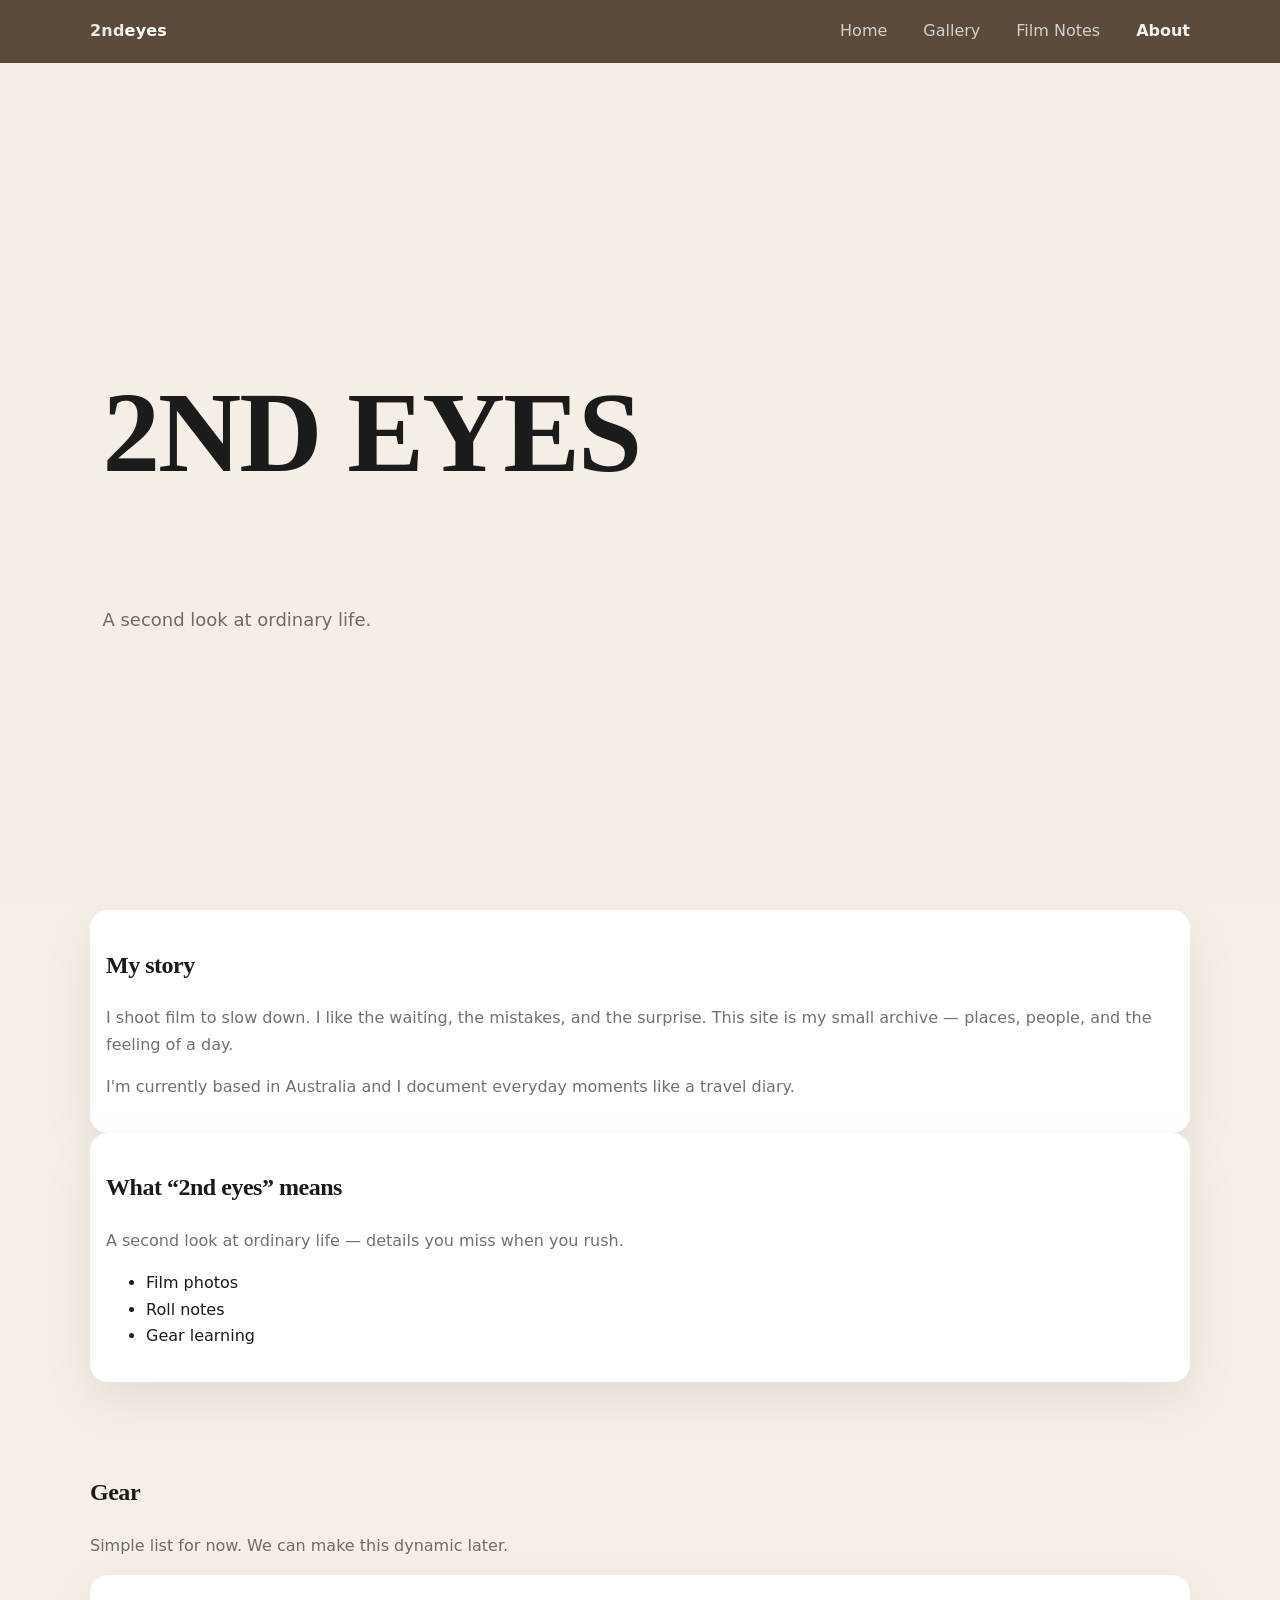
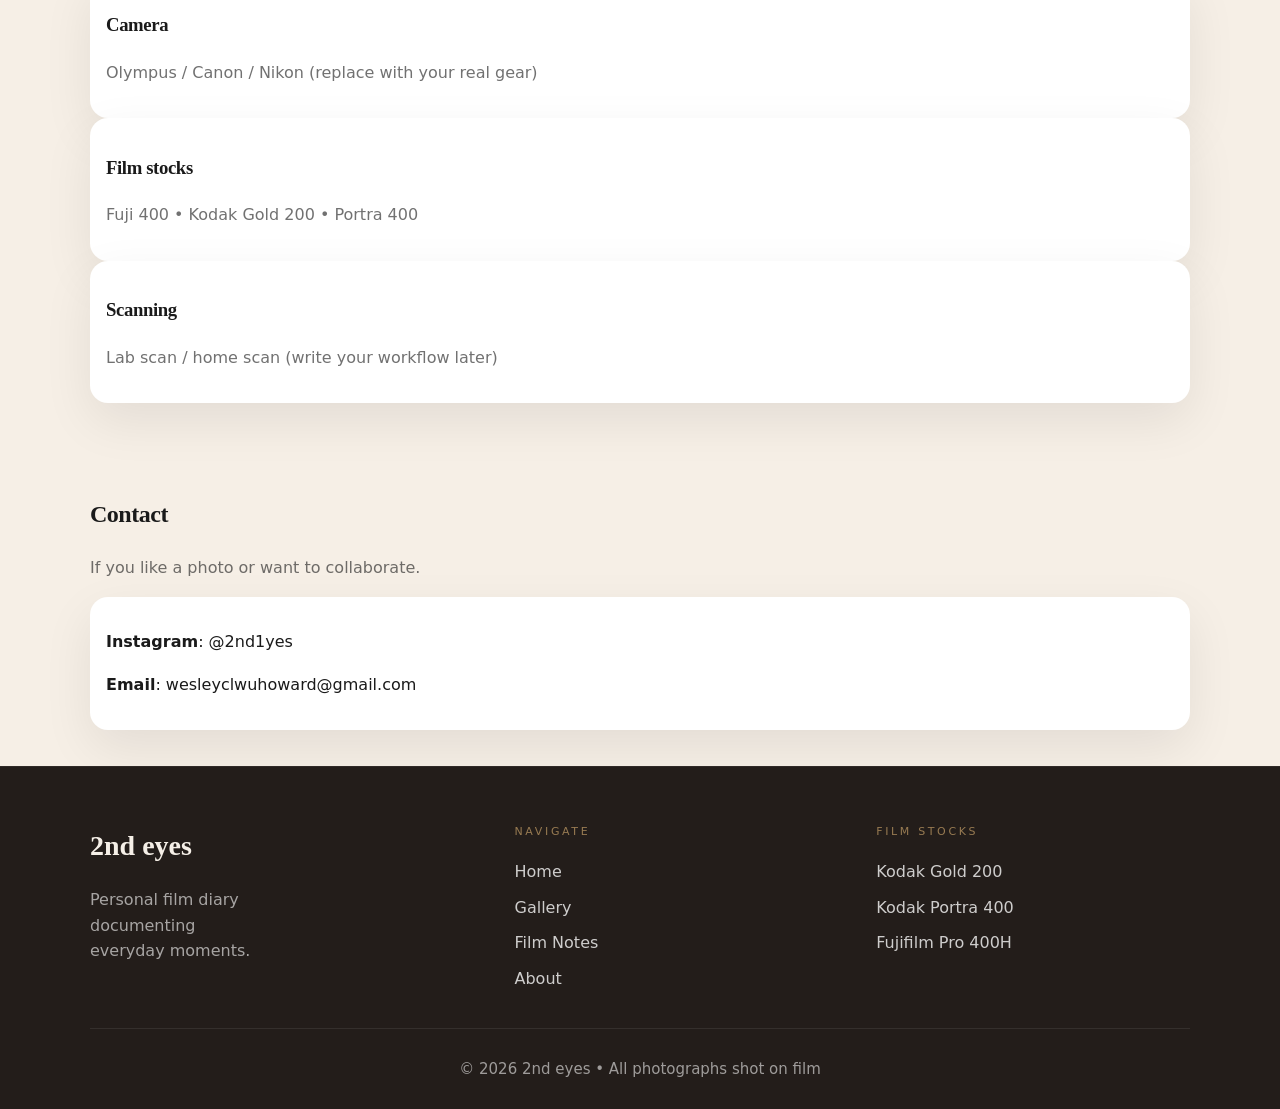
==== html/about.html @ 4e2528cc "update gallery layout and add new photos" ====
<!DOCTYPE html>
<html lang="en">
    <head>
        <meta charset="utf-8" />
        <meta name="viewport" content="width=device-width, initial-scale=1" />
        <title>About — 2nd eyes</title>

        <link rel="stylesheet" href="../css/base.css" />
        <link rel="stylesheet" href="../css/layout.css" />
        <link rel="stylesheet" href="../css/components.css" />
        <link rel="stylesheet" href="../css/pages/about.css" />
    </head>

    <body>
        <header class="site-header">
            <div class="container header-inner">
                <a class="brand" href="../index.html">
                    <span class="brand-mark">2nd</span
                    ><span class="brand-name">eyes</span>
                </a>

                <nav class="nav">
                    <a href="../index.html">Home</a>
                    <a href="gallery.html">Gallery</a>
                    <a href="notes.html">Film Notes</a>
                    <a class="active" href="about.html">About</a>
                </nav>
            </div>
        </header>

        <main>
            <section class="hero">
                <h1 class="hero-title">2ND EYES</h1>
                <p class="hero-sub">A second look at ordinary life.</p>
            </section>

            <section class="section">
                <div class="container two-col">
                    <article class="card">
                        <h2>My story</h2>
                        <p class="muted">
                            I shoot film to slow down. I like the waiting, the
                            mistakes, and the surprise. This site is my small
                            archive — places, people, and the feeling of a day.
                        </p>
                        <p class="muted">
                            I'm currently based in Australia and I document
                            everyday moments like a travel diary.
                        </p>
                    </article>

                    <aside class="card">
                        <h2>What “2nd eyes” means</h2>
                        <p class="muted">
                            A second look at ordinary life — details you miss
                            when you rush.
                        </p>
                        <ul>
                            <li>Film photos</li>
                            <li>Roll notes</li>
                            <li>Gear learning</li>
                        </ul>
                    </aside>
                </div>
            </section>

            <section class="section alt" id="gear">
                <div class="container">
                    <div class="section-head">
                        <h2>Gear</h2>
                        <p class="muted">
                            Simple list for now. We can make this dynamic later.
                        </p>
                    </div>

                    <div class="cards">
                        <article class="card">
                            <h3>Camera</h3>
                            <p class="muted">
                                Olympus / Canon / Nikon (replace with your real
                                gear)
                            </p>
                        </article>

                        <article class="card">
                            <h3>Film stocks</h3>
                            <p class="muted">
                                Fuji 400 • Kodak Gold 200 • Portra 400
                            </p>
                        </article>

                        <article class="card">
                            <h3>Scanning</h3>
                            <p class="muted">
                                Lab scan / home scan (write your workflow later)
                            </p>
                        </article>
                    </div>
                </div>
            </section>

            <section class="section" id="contact">
                <div class="container">
                    <div class="section-head">
                        <h2>Contact</h2>
                        <p class="muted">
                            If you like a photo or want to collaborate.
                        </p>
                    </div>

                    <div class="card">
                        <p><strong>Instagram</strong>: @2nd1yes</p>
                        <p>
                            <strong>Email</strong>: wesleyclwuhoward@gmail.com
                        </p>
                    </div>
                </div>
            </section>
        </main>

        <footer class="site-footer">
            <div class="container footer-inner">
                <div class="footer-top">
                    <div class="footer-brand">
                        <a class="footer-logo" href="../index.html">2nd eyes</a>
                        <p class="footer-desc">
                            Personal film diary documenting everyday moments.
                        </p>
                    </div>

                    <div class="footer-col">
                        <p class="footer-heading">Navigate</p>
                        <nav class="footer-nav">
                            <a href="../index.html">Home</a>
                            <a href="gallery.html">Gallery</a>
                            <a href="notes.html">Film Notes</a>
                            <a href="about.html">About</a>
                        </nav>
                    </div>

                    <div class="footer-col">
                        <p class="footer-heading">Film Stocks</p>
                        <div class="footer-list">
                            <p>Kodak Gold 200</p>
                            <p>Kodak Portra 400</p>
                            <p>Fujifilm Pro 400H</p>
                        </div>
                    </div>
                </div>

                <div class="footer-bottom">
                    <p>
                        © <span id="year"></span> 2nd eyes • All photographs
                        shot on film
                    </p>
                </div>
            </div>
        </footer>

        <script src="../app.js"></script>
    </body>
</html>
---- css/base.css ----
:root {
    --font-sans: "Inter", system-ui, -apple-system, BlinkMacSystemFont,
        "Segoe UI", sans-serif;
    --font-serif: "Playfair Display", Georgia, serif;
    /* background */
    --bg: #f6efe6; /* 奶油白 */
    --bg-soft: #efe4d7; /* 淺一階 */

    /* paper/card */
    --paper: #ffffff; /* 卡片白 */
    --paper-soft: #fbf6ef;

    /* text */
    --text: #1a1a1a; /* 深灰黑 */
    --muted: rgba(26, 26, 26, 0.62);

    /* accent (coffee / film) */
    --accent: #6b4a34; /* 咖啡色 */
    --line: rgba(107, 74, 52, 0.18);

    /* layout */
    --radius: 18px;
    --max-width: 1100px;

    /* shadow (更乾淨，別太黑) */
    --shadow: 0 18px 50px rgba(0, 0, 0, 0.08);

    /* borders */
    --border: rgba(0, 0, 0, 0.1);
    --border-strong: rgba(0, 0, 0, 0.18);
}

* {
    box-sizing: border-box;
}

html {
    -webkit-font-smoothing: antialiased;
    -moz-osx-font-smoothing: grayscale;
}

body {
    margin: 0;
    font-family: "Inter", system-ui, sans-serif;
    background: var(--bg);
    color: var(--text);
    line-height: 1.65;
    padding-top: 64px;
    -webkit-font-smoothing: antialiased;
    text-rendering: optimizeLegibility;
}

/* 全站連結：不要底線，hover 才有變化 */
a {
    color: inherit;
    text-decoration: none;
}
a:hover {
    text-decoration: none; /* 你說不要底線 */
}

img {
    display: block;
    max-width: 100%;
}

.muted {
    color: var(--muted);
}

/* NEW: film grain (more organic, less “scanline”) */
body::before {
    content: "";
    position: fixed;
    inset: 0;
    pointer-events: none;
    z-index: 9999;
    opacity: 0.06;
    mix-blend-mode: normal;
    background-image: url("data:image/svg+xml,%3Csvg xmlns='http://www.w3.org/2000/svg' width='140' height='140'%3E%3Cfilter id='n'%3E%3CfeTurbulence type='fractalNoise' baseFrequency='.9' numOctaves='3' stitchTiles='stitch'/%3E%3C/filter%3E%3Crect width='140' height='140' filter='url(%23n)' opacity='.40'/%3E%3C/svg%3E");
}

/* subtle selection */
::selection {
    background: rgba(201, 163, 106, 0.18);
}

h1, h2, h3 {
    font-family: "Cormorant Garamond", serif;
    letter-spacing: -0.02em;
}
---- css/layout.css ----
.container {
    width: min(var(--max-width), calc(100% - 32px));
    margin: 0 auto;
}

/* header */

.site-header {
    position: fixed; /* <- fixed 才是永遠固定 */
    top: 0;
    left: 0; /* 保險 */
    right: 0; /* 保險 */
    width: 100%; /* 重點：整條滿版 */
    display: block; /* 保險 */

    background: #5a4a3a; /* 你想要的那個深棕 */
    border-bottom: 1px solid rgba(0, 0, 0, 0.12);

    backdrop-filter: none; /* 不要 blur */
    z-index: 1000;
}

.header-inner {
    display: flex;
    align-items: center;
    justify-content: space-between;
    padding: 18px 0;
}

/* section */
.section {
    padding: 36px 0;
}

.page-head {
    padding: 32px 0 12px;
}
---- css/components.css ----
/* brand */
.brand {
    color: rgba(255, 255, 255, 0.88); /* 米白 */
    font-weight: 700;
    letter-spacing: 0.2px;
}
.brand-mark {
    color: inherit;
}

.brand-name {
    color: #ffffff;
}

/* nav */
.nav {
    display: flex;
    gap: 36px;
    flex-wrap: nowrap;
}

.nav a {
    color: rgba(255, 255, 255, 0.75);
    padding: 0; /* 不要 pill */
    border-radius: 0;
    background: transparent;
    text-decoration: none;
}

.nav a:hover {
    color: rgba(255, 255, 255, 0.92);
    text-decoration: none; /* 重要：壓掉你全域 a:hover 的 underline */
}

.nav a.active {
    color: rgba(255, 255, 255, 0.92);
    font-weight: 600;
    text-decoration: none;
}

/* buttons */
.btn {
    padding: 10px 14px;
    border-radius: 999px;
    border: 1px solid var(--line);
    background: rgba(201, 163, 106, 0.15);
    color: var(--text);
    cursor: pointer;
}

.btn.ghost {
    background: transparent;
}

/* cards */
.card {
    background: var(--paper);
    border-radius: var(--radius);
    padding: 16px;
    box-shadow: var(--shadow);
}

.film-frame {
    background: var(--paper);
    border: 1px solid var(--border);
    box-shadow: var(--shadow);
}

/* film holes (left side) */
.film-frame::before {
    content: "";
    position: absolute;
    left: 12px;
    top: 14px;
    bottom: 14px;
    width: 10px;
    border-radius: 999px;
    background: repeating-linear-gradient(
        to bottom,
        rgba(0, 0, 0, 0.55) 0 10px,
        transparent 10px 18px
    );
    opacity: 0.55;
}

/* inner padding zone */
.film-frame .film-inner {
    padding: 18px 18px 18px 36px;
}

.title-link {
    display: inline-block;
    transition: transform 0.18s ease, opacity 0.18s ease;
    transform-origin: left center;
}
.title-link:hover {
    transform: scale(1.03);
}

/* ======================
   Footer
   ====================== */

   .site-footer {
    background: #231d1a;
    color: rgba(255, 255, 255, 0.82);
    padding: 56px 0 28px;
    border-top: 1px solid rgba(255, 255, 255, 0.06);
}

.footer-inner {
    display: flex;
    flex-direction: column;
    gap: 36px;
}

.footer-top {
    display: grid;
    grid-template-columns: 1.2fr 1fr 1fr;
    gap: 48px;
    align-items: start;
}

.footer-logo {
    font-family: var(--font-serif);
    font-size: 28px;
    font-weight: 600;
    color: #f5efe7;
    text-decoration: none;
    display: inline-block;
    margin-bottom: 18px;
}

.footer-desc {
    margin: 0;
    max-width: 16ch;
    font-family: var(--font-sans);
    font-size: 16px;
    line-height: 1.6;
    color: rgba(255, 255, 255, 0.6);
}

.footer-heading {
    margin: 0 0 18px;
    font-family: var(--font-sans);
    font-size: 11px;
    letter-spacing: 0.24em;
    text-transform: uppercase;
    color: rgba(201, 163, 106, 0.7);
}

.footer-nav,
.footer-list {
    display: flex;
    flex-direction: column;
    gap: 10px;
}

.footer-nav a,
.footer-list p {
    margin: 0;
    font-family: var(--font-sans);
    font-size: 16px;
    line-height: 1.6;
    color: rgba(255, 255, 255, 0.78);
    text-decoration: none;
}

.footer-nav a:hover {
    color: #c9a36a;
}

.footer-bottom {
    border-top: 1px solid rgba(255, 255, 255, 0.08);
    padding-top: 28px;
    text-align: center;
}

.footer-bottom p {
    margin: 0;
    font-family: var(--font-sans);
    font-size: 15px;
    color: rgba(255, 255, 255, 0.56);
}

/* responsive */
@media (max-width: 900px) {
    .footer-top {
        grid-template-columns: 1fr;
        gap: 32px;
    }

    .footer-desc {
        max-width: 28ch;
    }

    .footer-bottom {
        text-align: left;
    }
}
---- css/pages/about.css ----
.hero {
    min-height: 90vh;
    display: flex;
    flex-direction: column;
    justify-content: center;
    padding: 0 8vw;
}

.hero-title {
    font-size: clamp(60px, 9vw, 140px);
    line-height: 0.9;
    letter-spacing: -2px;
}

.hero-sub {
    margin-top: 24px;
    font-size: 18px;
    max-width: 420px;
    color: var(--muted);
}
.hero {
    min-height: 90vh;
    display: flex;
    flex-direction: column;
    justify-content: center;
    padding: 0 8vw;
}

.hero-title {
    font-size: clamp(60px, 9vw, 140px);
    line-height: 0.9;
    letter-spacing: -2px;
}

.hero-sub {
    margin-top: 24px;
    font-size: 18px;
    max-width: 420px;
    color: var(--muted);
}
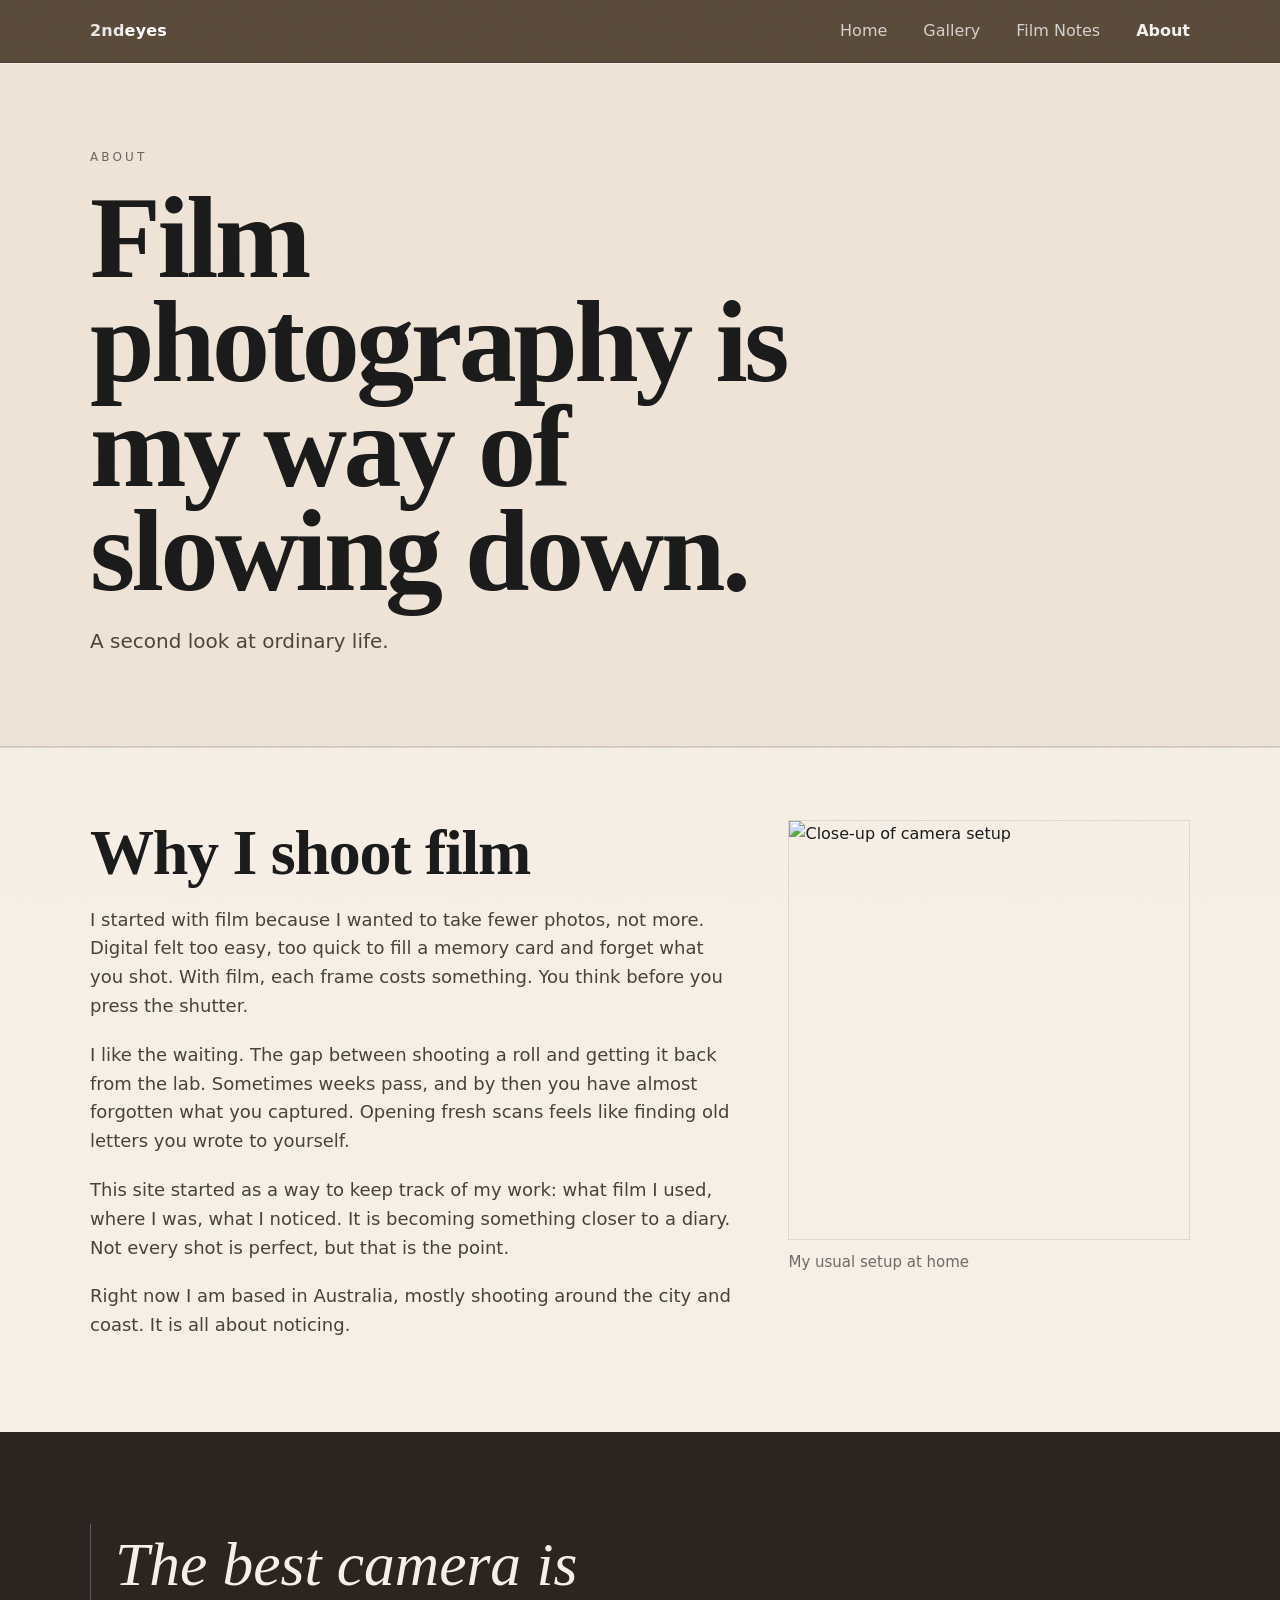
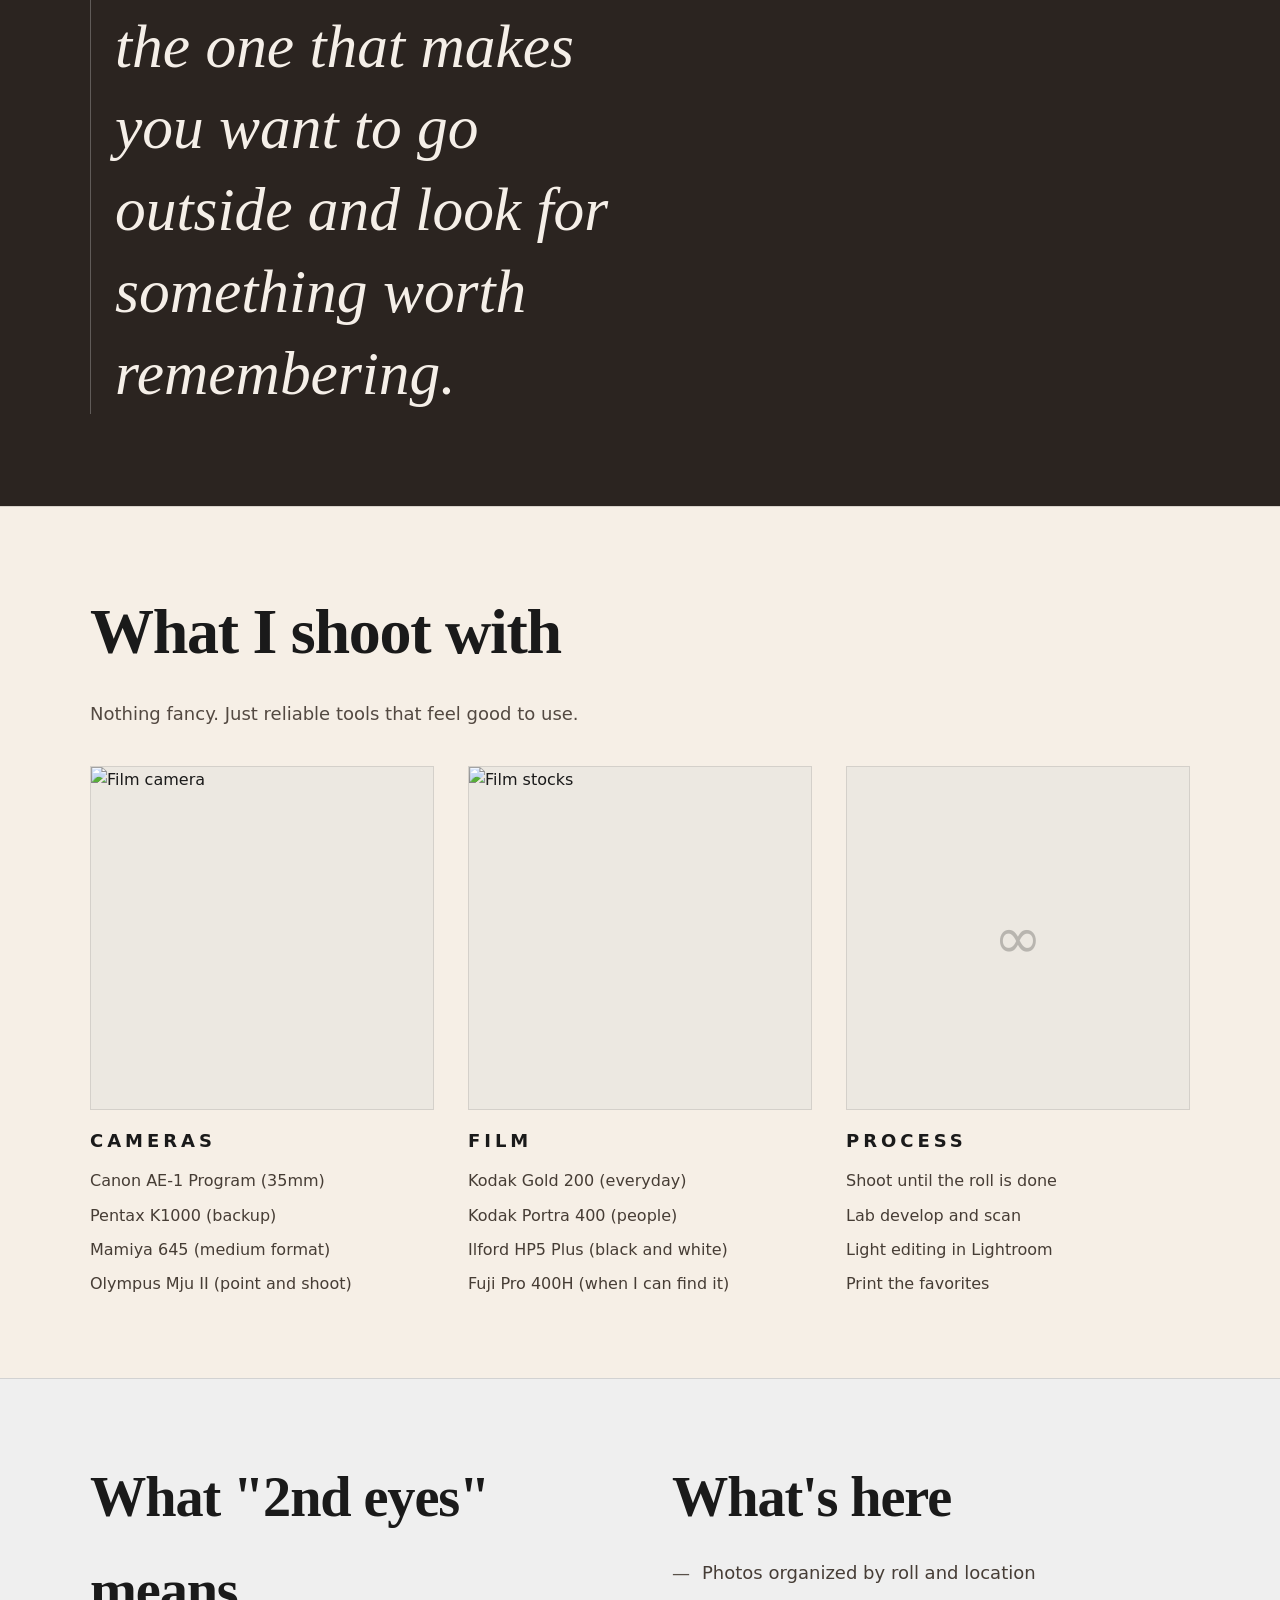
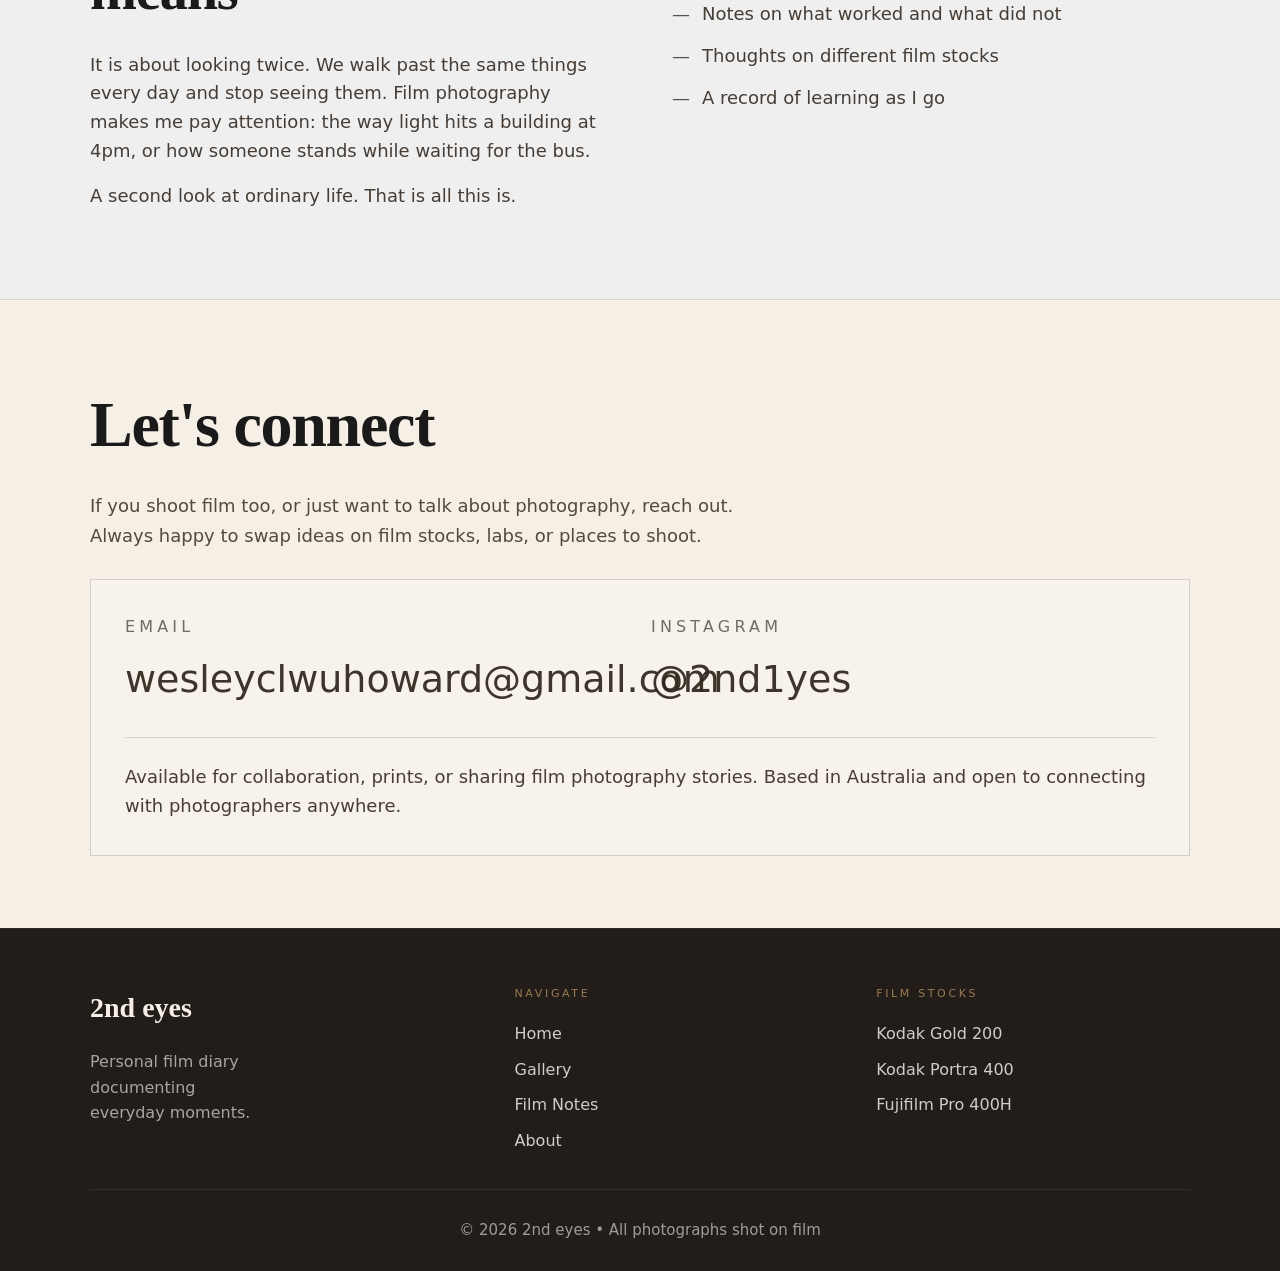
==== commit 6fb848ac: "update film notes layout" ====
--- a/html/about.html
+++ b/html/about.html
@@ -29,91 +29,165 @@
         </header>
 
         <main>
-            <section class="hero">
-                <h1 class="hero-title">2ND EYES</h1>
-                <p class="hero-sub">A second look at ordinary life.</p>
-            </section>
-
-            <section class="section">
-                <div class="container two-col">
-                    <article class="card">
-                        <h2>My story</h2>
-                        <p class="muted">
-                            I shoot film to slow down. I like the waiting, the
-                            mistakes, and the surprise. This site is my small
-                            archive — places, people, and the feeling of a day.
-                        </p>
-                        <p class="muted">
-                            I'm currently based in Australia and I document
-                            everyday moments like a travel diary.
-                        </p>
-                    </article>
-
-                    <aside class="card">
-                        <h2>What “2nd eyes” means</h2>
-                        <p class="muted">
-                            A second look at ordinary life — details you miss
-                            when you rush.
-                        </p>
-                        <ul>
-                            <li>Film photos</li>
-                            <li>Roll notes</li>
-                            <li>Gear learning</li>
+            <section class="about-hero">
+                <div class="container">
+                    <p class="about-kicker">ABOUT</p>
+                    <h1 class="about-title">
+                        Film photography is my way of slowing down.
+                    </h1>
+                    <p class="about-subtitle">A second look at ordinary life.</p>
+                </div>
+            </section>
+
+            <section class="about-section section-divider" id="why">
+                <div class="container about-two-col">
+                    <article class="about-copy">
+                        <h2>Why I shoot film</h2>
+                        <p>
+                            I started with film because I wanted to take fewer
+                            photos, not more. Digital felt too easy, too quick
+                            to fill a memory card and forget what you shot. With
+                            film, each frame costs something. You think before
+                            you press the shutter.
+                        </p>
+                        <p>
+                            I like the waiting. The gap between shooting a roll
+                            and getting it back from the lab. Sometimes weeks
+                            pass, and by then you have almost forgotten what you
+                            captured. Opening fresh scans feels like finding old
+                            letters you wrote to yourself.
+                        </p>
+                        <p>
+                            This site started as a way to keep track of my work:
+                            what film I used, where I was, what I noticed. It is
+                            becoming something closer to a diary. Not every shot
+                            is perfect, but that is the point.
+                        </p>
+                        <p>
+                            Right now I am based in Australia, mostly shooting
+                            around the city and coast. It is all about noticing.
+                        </p>
+                    </article>
+
+                    <figure class="about-photo">
+                        <img
+                            src="../assets/IMG_9664.JPG"
+                            alt="Close-up of camera setup"
+                        />
+                        <figcaption>My usual setup at home</figcaption>
+                    </figure>
+                </div>
+            </section>
+
+            <section class="about-quote">
+                <div class="container">
+                    <blockquote>
+                        The best camera is the one that makes you want to go
+                        outside and look for something worth remembering.
+                    </blockquote>
+                </div>
+            </section>
+
+            <section class="about-section section-divider" id="gear">
+                <div class="container">
+                    <div class="about-head">
+                        <h2>What I shoot with</h2>
+                        <p>Nothing fancy. Just reliable tools that feel good to use.</p>
+                    </div>
+
+                    <div class="gear-grid">
+                        <article class="gear-card">
+                            <img src="../assets/IMG_9660.JPG" alt="Film camera" />
+                            <h3>Cameras</h3>
+                            <ul>
+                                <li>Canon AE-1 Program (35mm)</li>
+                                <li>Pentax K1000 (backup)</li>
+                                <li>Mamiya 645 (medium format)</li>
+                                <li>Olympus Mju II (point and shoot)</li>
+                            </ul>
+                        </article>
+
+                        <article class="gear-card">
+                            <img src="../assets/IMG_9661.JPG" alt="Film stocks" />
+                            <h3>Film</h3>
+                            <ul>
+                                <li>Kodak Gold 200 (everyday)</li>
+                                <li>Kodak Portra 400 (people)</li>
+                                <li>Ilford HP5 Plus (black and white)</li>
+                                <li>Fuji Pro 400H (when I can find it)</li>
+                            </ul>
+                        </article>
+
+                        <article class="gear-card">
+                            <div class="gear-placeholder" aria-hidden="true">∞</div>
+                            <h3>Process</h3>
+                            <ul>
+                                <li>Shoot until the roll is done</li>
+                                <li>Lab develop and scan</li>
+                                <li>Light editing in Lightroom</li>
+                                <li>Print the favorites</li>
+                            </ul>
+                        </article>
+                    </div>
+                </div>
+            </section>
+
+            <section class="about-section section-divider about-soft">
+                <div class="container meaning-grid">
+                    <article>
+                        <h2>What "2nd eyes" means</h2>
+                        <p>
+                            It is about looking twice. We walk past the same
+                            things every day and stop seeing them. Film
+                            photography makes me pay attention: the way light
+                            hits a building at 4pm, or how someone stands while
+                            waiting for the bus.
+                        </p>
+                        <p>A second look at ordinary life. That is all this is.</p>
+                    </article>
+
+                    <article>
+                        <h2>What's here</h2>
+                        <ul class="dash-list">
+                            <li>Photos organized by roll and location</li>
+                            <li>Notes on what worked and what did not</li>
+                            <li>Thoughts on different film stocks</li>
+                            <li>A record of learning as I go</li>
                         </ul>
-                    </aside>
-                </div>
-            </section>
-
-            <section class="section alt" id="gear">
-                <div class="container">
-                    <div class="section-head">
-                        <h2>Gear</h2>
-                        <p class="muted">
-                            Simple list for now. We can make this dynamic later.
-                        </p>
-                    </div>
-
-                    <div class="cards">
-                        <article class="card">
-                            <h3>Camera</h3>
-                            <p class="muted">
-                                Olympus / Canon / Nikon (replace with your real
-                                gear)
-                            </p>
-                        </article>
-
-                        <article class="card">
-                            <h3>Film stocks</h3>
-                            <p class="muted">
-                                Fuji 400 • Kodak Gold 200 • Portra 400
-                            </p>
-                        </article>
-
-                        <article class="card">
-                            <h3>Scanning</h3>
-                            <p class="muted">
-                                Lab scan / home scan (write your workflow later)
-                            </p>
-                        </article>
-                    </div>
-                </div>
-            </section>
-
-            <section class="section" id="contact">
-                <div class="container">
-                    <div class="section-head">
-                        <h2>Contact</h2>
-                        <p class="muted">
-                            If you like a photo or want to collaborate.
-                        </p>
-                    </div>
-
-                    <div class="card">
-                        <p><strong>Instagram</strong>: @2nd1yes</p>
-                        <p>
-                            <strong>Email</strong>: wesleyclwuhoward@gmail.com
-                        </p>
-                    </div>
+                    </article>
+                </div>
+            </section>
+
+            <section class="about-section section-divider" id="contact">
+                <div class="container contact-wrap">
+                    <div class="about-head">
+                        <h2>Let's connect</h2>
+                        <p>
+                            If you shoot film too, or just want to talk about
+                            photography, reach out. Always happy to swap ideas
+                            on film stocks, labs, or places to shoot.
+                        </p>
+                    </div>
+
+                    <article class="contact-card">
+                        <div class="contact-grid">
+                            <div>
+                                <p class="contact-label">EMAIL</p>
+                                <p class="contact-value">
+                                    wesleyclwuhoward@gmail.com
+                                </p>
+                            </div>
+                            <div>
+                                <p class="contact-label">INSTAGRAM</p>
+                                <p class="contact-value">@2nd1yes</p>
+                            </div>
+                        </div>
+                        <p class="contact-note">
+                            Available for collaboration, prints, or sharing film
+                            photography stories. Based in Australia and open to
+                            connecting with photographers anywhere.
+                        </p>
+                    </article>
                 </div>
             </section>
         </main>
--- a/css/base.css
+++ b/css/base.css
@@ -88,4 +88,48 @@
 h1, h2, h3 {
     font-family: "Cormorant Garamond", serif;
     letter-spacing: -0.02em;
-}+}
+
+/* custom cursor (desktop only) */
+@media (hover: hover) and (pointer: fine) {
+    html.has-custom-cursor,
+    html.has-custom-cursor body,
+    html.has-custom-cursor a,
+    html.has-custom-cursor button,
+    html.has-custom-cursor input,
+    html.has-custom-cursor textarea,
+    html.has-custom-cursor select,
+    html.has-custom-cursor [role="button"] {
+        cursor: none !important;
+    }
+
+    .custom-cursor {
+        position: fixed;
+        left: 0;
+        top: 0;
+        width: 16px;
+        height: 16px;
+        border-radius: 50%;
+        pointer-events: none;
+        z-index: 10000;
+        transform: translate(-50%, -50%);
+        background: rgba(107, 74, 52, 0.26);
+        border: 1px solid rgba(107, 74, 52, 0.6);
+        box-shadow: 0 0 0 8px rgba(107, 74, 52, 0.08);
+        transition: width 160ms ease, height 160ms ease, background 160ms ease,
+            border-color 160ms ease, box-shadow 160ms ease, opacity 160ms ease;
+        opacity: 0;
+    }
+
+    .custom-cursor.is-visible {
+        opacity: 1;
+    }
+
+    .custom-cursor.is-active {
+        width: 30px;
+        height: 30px;
+        background: rgba(201, 163, 106, 0.34);
+        border-color: rgba(201, 163, 106, 0.95);
+        box-shadow: 0 0 0 12px rgba(201, 163, 106, 0.14);
+    }
+}
--- a/css/pages/about.css
+++ b/css/pages/about.css
@@ -1,40 +1,270 @@
-.hero {
-    min-height: 90vh;
-    display: flex;
-    flex-direction: column;
-    justify-content: center;
-    padding: 0 8vw;
-}
-
-.hero-title {
-    font-size: clamp(60px, 9vw, 140px);
+.section-divider {
+    border-top: 1px solid rgba(0, 0, 0, 0.12);
+}
+
+.about-section {
+    padding: 72px 0;
+}
+
+.about-hero {
+    padding: 84px 0 88px;
+    background: var(--bg-soft);
+    border-bottom: 1px solid rgba(0, 0, 0, 0.12);
+}
+
+.about-kicker {
+    margin: 0 0 18px;
+    font-size: 12px;
+    letter-spacing: 0.26em;
+    color: rgba(26, 26, 26, 0.62);
+}
+
+.about-title {
+    margin: 0;
+    max-width: 13ch;
+    font-size: clamp(52px, 9.2vw, 116px);
     line-height: 0.9;
-    letter-spacing: -2px;
-}
-
-.hero-sub {
-    margin-top: 24px;
-    font-size: 18px;
-    max-width: 420px;
-    color: var(--muted);
-}
-.hero {
-    min-height: 90vh;
-    display: flex;
-    flex-direction: column;
-    justify-content: center;
-    padding: 0 8vw;
-}
-
-.hero-title {
-    font-size: clamp(60px, 9vw, 140px);
-    line-height: 0.9;
-    letter-spacing: -2px;
-}
-
-.hero-sub {
-    margin-top: 24px;
-    font-size: 18px;
-    max-width: 420px;
-    color: var(--muted);
-}
+    letter-spacing: -0.03em;
+}
+
+.about-subtitle {
+    margin: 22px 0 0;
+    font-size: 20px;
+    max-width: 26ch;
+    color: rgba(51, 41, 33, 0.86);
+}
+
+.about-two-col {
+    display: grid;
+    grid-template-columns: minmax(0, 1.6fr) minmax(0, 1fr);
+    gap: 56px;
+    align-items: start;
+}
+
+.about-copy h2 {
+    margin: 0 0 20px;
+    font-size: clamp(40px, 5.2vw, 64px);
+    line-height: 1.02;
+}
+
+.about-copy p {
+    margin: 0 0 20px;
+    font-size: 18px;
+    line-height: 1.6;
+    color: rgba(51, 41, 33, 0.88);
+}
+
+.about-photo {
+    margin: 0;
+}
+
+.about-photo img {
+    width: 100%;
+    height: 420px;
+    object-fit: cover;
+    border: 1px solid rgba(0, 0, 0, 0.1);
+}
+
+.about-photo figcaption {
+    margin-top: 10px;
+    font-size: 15px;
+    color: rgba(26, 26, 26, 0.62);
+}
+
+.about-quote {
+    background: #2b2420;
+    color: #f5efe8;
+    padding: 92px 0;
+}
+
+.about-quote blockquote {
+    margin: 0;
+    max-width: 18ch;
+    padding-left: 24px;
+    border-left: 1px solid rgba(255, 255, 255, 0.25);
+    font-family: var(--font-serif);
+    font-style: italic;
+    font-size: clamp(42px, 4.8vw, 72px);
+    line-height: 1.33;
+}
+
+.about-head h2 {
+    margin: 0;
+    font-size: clamp(40px, 5.2vw, 64px);
+}
+
+.about-head p {
+    margin: 14px 0 0;
+    max-width: 58ch;
+    color: rgba(51, 41, 33, 0.84);
+    font-size: 18px;
+}
+
+.gear-grid {
+    margin-top: 38px;
+    display: grid;
+    grid-template-columns: repeat(3, minmax(0, 1fr));
+    gap: 34px;
+}
+
+.gear-card img,
+.gear-placeholder {
+    width: 100%;
+    aspect-ratio: 4 / 4;
+    object-fit: cover;
+    border: 1px solid rgba(0, 0, 0, 0.1);
+    background: #ece8e1;
+}
+
+.gear-placeholder {
+    display: grid;
+    place-items: center;
+    font-size: 58px;
+    color: rgba(0, 0, 0, 0.22);
+}
+
+.gear-card h3 {
+    margin: 16px 0 12px;
+    font-size: 18px;
+    letter-spacing: 0.22em;
+    text-transform: uppercase;
+    font-family: var(--font-sans);
+}
+
+.gear-card ul {
+    list-style: none;
+    margin: 0;
+    padding: 0;
+}
+
+.gear-card li {
+    margin: 0 0 8px;
+    font-size: 16px;
+    color: rgba(51, 41, 33, 0.9);
+}
+
+.about-soft {
+    background: #efefef;
+}
+
+.meaning-grid {
+    display: grid;
+    grid-template-columns: repeat(2, minmax(0, 1fr));
+    gap: 64px;
+}
+
+.meaning-grid h2 {
+    margin: 0 0 14px;
+    font-size: clamp(40px, 4.4vw, 58px);
+}
+
+.meaning-grid p {
+    margin: 0 0 16px;
+    font-size: 18px;
+    line-height: 1.6;
+    color: rgba(51, 41, 33, 0.9);
+}
+
+.dash-list {
+    list-style: none;
+    margin: 0;
+    padding: 0;
+}
+
+.dash-list li {
+    position: relative;
+    padding-left: 30px;
+    margin-bottom: 12px;
+    font-size: 18px;
+    color: rgba(51, 41, 33, 0.9);
+}
+
+.dash-list li::before {
+    content: "—";
+    position: absolute;
+    left: 0;
+    color: rgba(51, 41, 33, 0.8);
+}
+
+.contact-wrap {
+    display: grid;
+    gap: 28px;
+}
+
+.contact-card {
+    border: 1px solid rgba(0, 0, 0, 0.14);
+    background: #f7f2ea;
+    padding: 34px;
+}
+
+.contact-grid {
+    display: grid;
+    grid-template-columns: repeat(2, minmax(0, 1fr));
+    gap: 22px;
+    padding-bottom: 26px;
+    border-bottom: 1px solid rgba(0, 0, 0, 0.12);
+}
+
+.contact-label {
+    margin: 0 0 8px;
+    font-size: 16px;
+    letter-spacing: 0.26em;
+    color: rgba(26, 26, 26, 0.62);
+}
+
+.contact-value {
+    margin: 0;
+    font-size: 38px;
+    color: rgba(51, 41, 33, 0.95);
+}
+
+.contact-note {
+    margin: 24px 0 0;
+    font-size: 18px;
+    color: rgba(51, 41, 33, 0.9);
+}
+
+@media (max-width: 1080px) {
+    .about-subtitle {
+        font-size: 18px;
+    }
+
+    .about-copy p,
+    .gear-card li,
+    .meaning-grid p,
+    .dash-list li,
+    .contact-note,
+    .about-head p {
+        font-size: 17px;
+    }
+
+    .contact-value {
+        font-size: 30px;
+    }
+}
+
+@media (max-width: 860px) {
+    .about-section {
+        padding: 56px 0;
+    }
+
+    .about-two-col,
+    .meaning-grid,
+    .gear-grid,
+    .contact-grid {
+        grid-template-columns: 1fr;
+    }
+
+    .about-photo img {
+        height: 320px;
+    }
+
+    .about-quote {
+        padding: 72px 0;
+    }
+
+    .about-quote blockquote {
+        padding-left: 18px;
+        max-width: none;
+    }
+}
